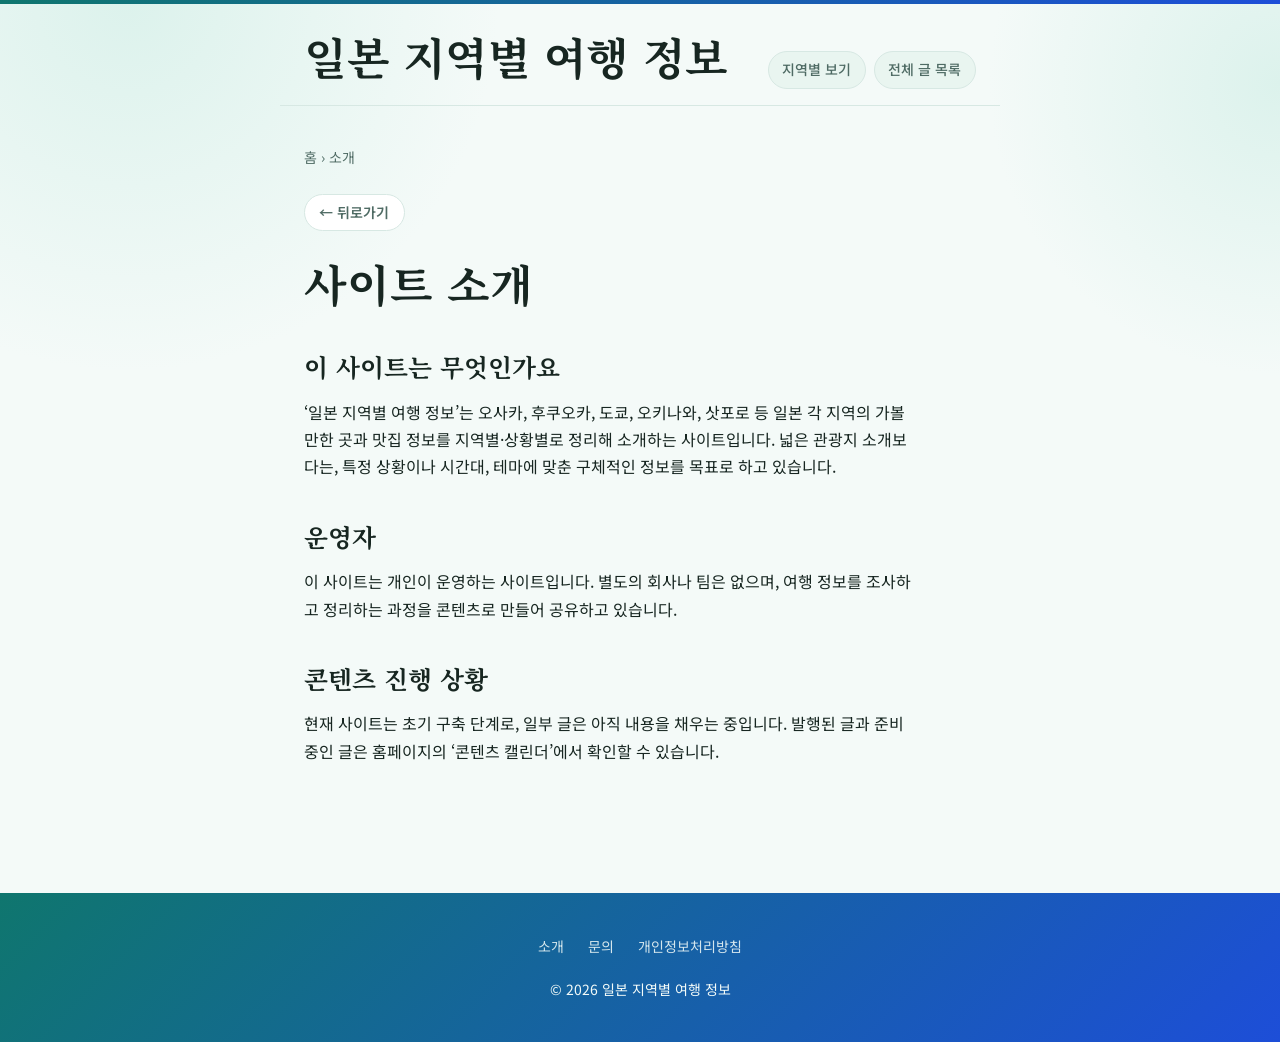
==== about/index.html @ 808fda14 "2026-09-10 개발팀: 전 페이지 twitter:card 메타 태그 추가, og:image/twitter:image 대기용 주석 확장, osaka.jpg 용량 최적화(-14." ====
<!DOCTYPE html>
<html lang="ko">
<head>
  <meta charset="UTF-8">
  <meta name="viewport" content="width=device-width, initial-scale=1.0">
  <link rel="icon" href="data:,">
  <title>사이트 소개 | 일본 지역별 여행 정보</title>
  <meta name="description" content="이 사이트는 일본 지역별 가볼만한 곳과 맛집 정보를 정리하는 개인 운영 사이트입니다.">
  <meta property="og:title" content="사이트 소개 | 일본 지역별 여행 정보">
  <meta property="og:description" content="이 사이트는 일본 지역별 가볼만한 곳과 맛집 정보를 정리하는 개인 운영 사이트입니다.">
  <meta property="og:type" content="website">
  <meta property="og:locale" content="ko_KR">
  <meta name="twitter:card" content="summary_large_image">
  <!-- og:url, canonical, og:image, twitter:image: 실제 배포 도메인 확정 후 아래 형식으로 추가 필요
  <meta property="og:url" content="https://example.com/about/">
  <link rel="canonical" href="https://example.com/about/">
  <meta property="og:image" content="https://example.com/assets/img/regions/osaka.jpg">
  <meta name="twitter:image" content="https://example.com/assets/img/regions/osaka.jpg">
  -->
  <link rel="stylesheet" href="../assets/css/style.css">
</head>
<body>
  <header class="site-header">
    <div class="site-header-inner">
      <a href="../index.html" class="site-brand">일본 지역별 여행 정보</a>
      <nav class="site-nav" aria-label="주요 메뉴">
        <a href="../index.html#regions">지역별 보기</a>
        <a href="../index.html#articles">전체 글 목록</a>
      </nav>
    </div>
  </header>

  <main class="site-main">
    <nav class="breadcrumb" aria-label="현재 위치">
      <a href="../index.html">홈</a> &rsaquo; <span>소개</span>
    </nav>
    <a href="../index.html" class="back-button">&larr; 뒤로가기</a>

    <article class="post">
      <header class="post-header">
        <h1>사이트 소개</h1>
      </header>

      <section class="post-section">
        <h2>이 사이트는 무엇인가요</h2>
        <p>
          &lsquo;일본 지역별 여행 정보&rsquo;는 오사카, 후쿠오카, 도쿄, 오키나와,
          삿포로 등 일본 각 지역의 가볼만한 곳과 맛집 정보를 지역별·상황별로
          정리해 소개하는 사이트입니다. 넓은 관광지 소개보다는, 특정 상황이나
          시간대, 테마에 맞춘 구체적인 정보를 목표로 하고 있습니다.
        </p>
      </section>

      <section class="post-section">
        <h2>운영자</h2>
        <p>
          이 사이트는 개인이 운영하는 사이트입니다. 별도의 회사나 팀은 없으며,
          여행 정보를 조사하고 정리하는 과정을 콘텐츠로 만들어 공유하고 있습니다.
        </p>
      </section>

      <section class="post-section">
        <h2>콘텐츠 진행 상황</h2>
        <p>
          현재 사이트는 초기 구축 단계로, 일부 글은 아직 내용을 채우는 중입니다.
          발행된 글과 준비 중인 글은 홈페이지의 &lsquo;콘텐츠 캘린더&rsquo;에서
          확인할 수 있습니다.
        </p>
      </section>
    </article>
  </main>

  <footer class="site-footer">
    <nav class="footer-nav" aria-label="사이트 정보">
      <a href="../about/index.html">소개</a>
      <a href="../contact/index.html">문의</a>
      <a href="../privacy/index.html">개인정보처리방침</a>
    </nav>
    <p>&copy; <span id="year"></span> 일본 지역별 여행 정보</p>
  </footer>

  <script src="../assets/js/main.js"></script>
</body>
</html>
---- assets/css/style.css ----
/*
 * 일본 지역별 여행 정보 — 디자인 톤 (초록·파랑 / 여행 매거진 느낌의 카드 UI)
 * ------------------------------------------------------------
 * 브랜드 컬러: 짙은 틸그린 · 딥블루 (--color-accent / --color-accent-2).
 * 제목은 세리프(Noto Serif KR), 본문은 산세리프(Noto Sans KR)로 위계를 구분한다.
 * hero·배지·푸터는 초록→파랑 그라디언트로 브랜드를 강조하고,
 * 본문 영역은 옅은 배경으로 가독성을 우선한다.
 * 라이트/다크 모드 모두 WCAG AA 명암비를 만족하도록 색을 골랐다.
 * 새 컴포넌트를 추가할 때도 색상은 CSS 변수만 사용할 것.
 * ------------------------------------------------------------
 */

@import url("https://fonts.googleapis.com/css2?family=Noto+Sans+KR:wght@400;500;700&family=Noto+Serif+KR:wght@600;700&display=swap");

:root {
  /* 색상 팔레트 (라이트 기본값) — 초록·파랑 톤 */
  --color-bg: #f4faf8;
  --color-surface: #ffffff;
  --color-surface-alt: #e9f5f0;
  --color-border: #d7e8e3;
  --color-text: #172621;
  --color-text-muted: #4f6b64;
  --color-accent: #0f766e;
  --color-accent-2: #1d4ed8;
  --color-accent-contrast: #ffffff;
  --color-accent-soft: #dcf2ec;

  /* 강조 배경(히어로·배지·푸터) 전용 그라디언트 — 흰 글자와 AA 대비 확보 */
  --color-cta-grad-start: #0f766e;
  --color-cta-grad-end: #1d4ed8;
  --color-cta-text: #f3fbf9;
  --color-cta-text-muted: rgba(243, 251, 249, 0.86);

  /* 그림자 (라이트) */
  --shadow-sm: 0 1px 2px rgba(15, 46, 41, 0.05), 0 6px 16px -10px rgba(15, 46, 41, 0.16);
  --shadow-md: 0 18px 34px -16px rgba(15, 118, 110, 0.32), 0 8px 18px -10px rgba(29, 78, 216, 0.16);

  /* 타이포그래피 스케일 */
  --font-sans: "Noto Sans KR", system-ui, -apple-system, "Segoe UI", Roboto,
    sans-serif;
  --font-serif: "Noto Serif KR", Georgia, "Nanum Myeongjo", serif;
  --font-size-base: 1rem;
  --font-size-sm: 0.875rem;
  --font-size-lg: 1.125rem;
  --font-size-h1: clamp(1.85rem, 1.4rem + 1.9vw, 2.75rem);
  --font-size-h2: clamp(1.3rem, 1.15rem + 0.7vw, 1.55rem);
  --font-size-h3: 1.05rem;
  --line-height-base: 1.7;
  --line-height-tight: 1.28;

  /* 레이아웃 */
  --content-max-width: 720px;
  /* 사진/카드가 주가 되는 화면(홈, 지역 허브)은 더 넓은 폭을 사용해
     텍스트 전용 화면과 리듬 차이를 준다 */
  --content-max-width-wide: 1180px;
  --space-1: 0.5rem;
  --space-2: 1rem;
  --space-3: 1.5rem;
  --space-4: 2.5rem;
  --space-5: 3.5rem;
  --space-6: 4.5rem;
  --radius-md: 0.75rem;
  --radius-lg: 1.25rem;
  --radius-xl: 1.75rem;
}

@media (prefers-color-scheme: dark) {
  :root {
    --color-bg: #0d1614;
    --color-surface: #142523;
    --color-surface-alt: #17302b;
    --color-border: #22423e;
    --color-text: #e9f5f1;
    --color-text-muted: #9db9b2;
    --color-accent: #2dd4bf;
    --color-accent-2: #6fa8ff;
    --color-accent-contrast: #06201c;
    --color-accent-soft: rgba(45, 212, 191, 0.14);

    /* 다크 모드에서는 accent 자체가 밝은 톤이라 흰 글자와 대비가 낮음 —
       hero·배지·푸터 그라디언트는 더 짙은 톤을 별도로 사용 */
    --color-cta-grad-start: #114e46;
    --color-cta-grad-end: #16305f;
    --color-cta-text: #f3fbf9;
    --color-cta-text-muted: rgba(243, 251, 249, 0.86);

    --shadow-sm: 0 1px 2px rgba(0, 0, 0, 0.4), 0 8px 20px -12px rgba(0, 0, 0, 0.6);
    --shadow-md: 0 20px 38px -18px rgba(45, 212, 191, 0.35), 0 10px 20px -12px rgba(111, 168, 255, 0.22);
  }
}

* {
  box-sizing: border-box;
}

html {
  -webkit-text-size-adjust: 100%;
}

body {
  margin: 0;
  min-height: 100vh;
  min-height: 100dvh;
  display: flex;
  flex-direction: column;
  overflow-x: hidden;
  font-family: var(--font-sans);
  font-size: var(--font-size-base);
  color: var(--color-text);
  background-color: var(--color-bg);
  background-image: radial-gradient(
      640px circle at 10% 0%,
      var(--color-accent-soft),
      transparent 58%
    ),
    radial-gradient(560px circle at 100% 8%, var(--color-accent-soft), transparent 52%);
  background-repeat: no-repeat;
  line-height: var(--line-height-base);
}

/* 브랜드 톤을 위아래로 각인시키는 얇은 그라디언트 바 (히어로 위, 헤더 상단) */
body::before {
  content: "";
  display: block;
  height: 4px;
  background: linear-gradient(90deg, var(--color-accent), var(--color-accent-2));
}

a {
  color: var(--color-accent);
  text-decoration-thickness: from-font;
}

img,
svg,
video {
  max-width: 100%;
  height: auto;
}

/* 표/코드블록 등 폭이 넓은 요소가 페이지를 옆으로 밀지 않도록 */
table,
pre {
  display: block;
  max-width: 100%;
  overflow-x: auto;
}

.site-header,
.site-main {
  width: 100%;
  max-width: var(--content-max-width);
  margin: 0 auto;
  padding-left: var(--space-3);
  padding-right: var(--space-3);
}

/* 사진·카드가 중심인 화면(홈, 지역 허브)은 더 넓은 컬럼을 사용해
   텍스트 전용 화면(소개/문의/글 본문)과 폭 차이로 리듬을 만든다.
   문단 텍스트는 각 컴포넌트에 이미 ch 단위 max-width가 있어
   컨테이너가 넓어져도 줄 길이는 그대로 유지된다. */
.page-home .site-header,
.page-home .site-main,
.page-region .site-header,
.page-region .site-main {
  max-width: var(--content-max-width-wide);
}

/* 넓은 화면에서 컨테이너를 왼쪽으로 밀어버리면 오른쪽에 빈 공간만 커지므로
   중앙 정렬을 유지한다(위 .site-header, .site-main의 margin: 0 auto).
   넓은 화면을 채우는 역할은 사진 중심 섹션의 full-bleed 확장이 담당한다
   (아래 "넓은 화면 full-bleed 섹션" 참고). */

/* ------------------------------------------------------------
 * 넓은 화면 full-bleed 섹션 (1300px~)
 * 본문 컨테이너(.site-header/.site-main)는 계속 중앙 정렬된 좁은 폭을 쓰지만,
 * 사진이 주가 되는 섹션(홈 히어로, 지역 카드 그리드, 지역 허브 히어로 이미지)만
 * 컨테이너 폭 제한을 벗어나 뷰포트 끝까지 채운다. 글 읽는 영역(about/contact/
 * privacy, post-header/post-section 등)은 건드리지 않아 가독성을 유지한다.
 * ------------------------------------------------------------ */
@media (min-width: 1300px) {
  .page-home .hero,
  .page-home .regions-section,
  .page-region .post-hero-image {
    width: 100vw;
    max-width: 100vw;
    margin-left: calc(50% - 50vw);
    margin-right: calc(50% - 50vw);
    border-radius: 0;
  }

  /* full-bleed로 확장된 섹션 내부는 좌우 끝에 사진/카드가 딱 붙지 않도록 여백만
     주되, 그 여백의 상한을 낮게 잡아 화면이 넓어질수록 콘텐츠(카드 그리드,
     히어로 텍스트)의 실제 폭 자체가 함께 늘어나도록 한다(콘텐츠 폭을 1180px로
     다시 가두지 않음 — 그러면 배경만 넓어지고 카드는 그대로라 빈 느낌이 남는다). */
  .page-home .hero {
    padding-left: clamp(var(--space-4), 5vw, 7rem);
    padding-right: clamp(var(--space-4), 5vw, 7rem);
  }

  .page-home .regions-section {
    padding-left: clamp(var(--space-3), 4vw, 6rem);
    padding-right: clamp(var(--space-3), 4vw, 6rem);
  }

  /* 히어로에는 사진이 없어 배경 카드만 넓어지면 텍스트(제목·문단은 각각
     18ch/56ch로 폭이 제한됨)가 왼쪽에 붙고 오른쪽만 휑하게 남는다.
     카드 자체를 가운데 정렬 플렉스로 바꿔 제목·문단·배지를 화면 중앙에 두고,
     텍스트 자체는 왼쪽 정렬을 유지해 읽기 자연스러운 문단 형태를 살린다. */
  .page-home .hero {
    display: flex;
    flex-direction: column;
    align-items: center;
  }

  /* 지도는 원래 280px 고정폭이라, regions-section이 넓어진 만큼 지도 박스까지
     늘어나면 지도 하나만 덩그러니 놓인 빈 액자처럼 보인다. 지도 박스 폭은
     지도 크기에 맞춰 다시 좁혀 가운데에 두고, 카드 그리드만 전체 폭을 쓴다. */
  .page-home .japan-map-wrap {
    max-width: 420px;
    margin-left: auto;
    margin-right: auto;
  }
}

.site-header {
  padding-top: var(--space-3);
  padding-bottom: var(--space-2);
  border-bottom: 1px solid var(--color-border);
}

.site-header h1 {
  margin: 0;
  font-family: var(--font-serif);
  font-size: var(--font-size-h1);
  line-height: var(--line-height-tight);
  font-weight: 700;
}

.site-main {
  flex: 1 0 auto;
  padding-top: var(--space-4);
  padding-bottom: var(--space-5);
}

/* 직계 자식으로 한정: 하위 컴포넌트(.region-card p, .placeholder-block 등)의
   자체 스타일이 명시도 문제로 덮어써지지 않도록 함 */
.site-main > p {
  margin: 0;
  font-size: var(--font-size-lg);
  color: var(--color-text-muted);
  max-width: 60ch;
}

/* 푸터: 페이지 폭 제약 없이 가장자리까지 짙은 초록·파랑 그라디언트로 채우고,
   내부 텍스트만 본문과 동일한 컬럼 폭에 맞춰 정렬한다 (마크업 변경 없이 처리). */
.site-footer {
  width: 100%;
  margin-top: var(--space-5);
  padding: var(--space-4)
    max(var(--space-3), calc((100% - var(--content-max-width)) / 2 + var(--space-3)));
  background: linear-gradient(135deg, var(--color-cta-grad-start), var(--color-cta-grad-end));
  color: var(--color-cta-text-muted);
  font-size: var(--font-size-sm);
  text-align: center;
}

.site-footer p {
  margin: 0;
  color: var(--color-cta-text);
}

.footer-nav {
  display: flex;
  justify-content: center;
  flex-wrap: wrap;
  gap: var(--space-1) var(--space-3);
  margin-bottom: var(--space-2);
}

.footer-nav a {
  color: var(--color-cta-text-muted);
  text-decoration: none;
  padding: 0.15rem 0;
  border-bottom: 1px solid transparent;
  transition: color 0.15s ease, border-color 0.15s ease;
}

.footer-nav a:hover,
.footer-nav a:focus-visible {
  color: var(--color-cta-text);
  border-bottom-color: currentColor;
}

/* 좁은 화면(모바일) 여백 축소 */
@media (max-width: 480px) {
  .site-header,
  .site-main {
    padding-left: var(--space-2);
    padding-right: var(--space-2);
  }

  .site-footer {
    padding-left: var(--space-2);
    padding-right: var(--space-2);
  }

  .site-header {
    padding-top: var(--space-2);
  }

  .site-main {
    padding-top: var(--space-3);
    padding-bottom: var(--space-4);
  }
}

/* 포커스 상태를 브랜드 컬러로 통일 (키보드 접근성) */
a:focus-visible,
.region-card:focus-visible {
  outline: 2px solid var(--color-accent-2);
  outline-offset: 2px;
  border-radius: 0.25rem;
}

/* ------------------------------------------------------------
 * 사이트 구조 컴포넌트 (헤더 내비게이션 / 지역 카드 / 글 목록 / 글 페이지)
 * 색상·타이포는 위에서 정의한 CSS 변수만 사용한다.
 * ------------------------------------------------------------ */

.site-header-inner {
  display: flex;
  flex-wrap: wrap;
  align-items: baseline;
  justify-content: space-between;
  gap: var(--space-2);
}

.site-brand {
  font-family: var(--font-serif);
  font-size: var(--font-size-h1);
  line-height: var(--line-height-tight);
  font-weight: 700;
  letter-spacing: -0.01em;
  color: var(--color-text);
  text-decoration: none;
}

.site-nav {
  display: flex;
  gap: var(--space-1);
  font-size: var(--font-size-sm);
}

.site-nav a {
  text-decoration: none;
  color: var(--color-text-muted);
  font-weight: 500;
  padding: 0.4rem 0.85rem;
  border-radius: 999px;
  background-color: var(--color-surface-alt);
  border: 1px solid var(--color-border);
  transition: background-color 0.15s ease, color 0.15s ease, border-color 0.15s ease;
}

.site-nav a:hover,
.site-nav a:focus-visible {
  color: var(--color-accent);
  background-color: var(--color-accent-soft);
  border-color: var(--color-border);
}

/* 히어로: 마이리얼트립 참고 — 흰색/옅은 배경 위주로 가볍게, 초록·파랑은
   eyebrow 배지와 밑줄 정도의 포인트로만 사용한다 (사진 카드가 주인공). */
.hero {
  position: relative;
  margin-top: var(--space-3);
  margin-bottom: var(--space-6);
  padding: var(--space-4) var(--space-4);
  border-radius: var(--radius-xl);
  background-color: var(--color-surface);
  border: 1px solid var(--color-border);
  box-shadow: var(--shadow-sm);
}

.hero-eyebrow {
  display: inline-flex;
  align-items: center;
  margin: 0 0 var(--space-2);
  padding: 0.3rem 0.8rem;
  border-radius: 999px;
  background-color: var(--color-accent-soft);
  color: var(--color-accent);
  font-size: var(--font-size-sm);
  font-weight: 700;
  letter-spacing: 0.03em;
}

.hero h1 {
  font-family: var(--font-serif);
  font-size: var(--font-size-h1);
  font-weight: 700;
  line-height: var(--line-height-tight);
  letter-spacing: -0.015em;
  color: var(--color-text);
  margin: 0 0 var(--space-2);
  max-width: 18ch;
  border-bottom: 3px solid var(--color-accent-soft);
  padding-bottom: var(--space-2);
}

.hero p {
  margin: 0;
  font-size: var(--font-size-lg);
  color: var(--color-text-muted);
  max-width: 56ch;
}

.regions-section {
  margin-top: var(--space-5);
  padding: var(--space-3);
  border-radius: var(--radius-lg);
  background-color: var(--color-surface-alt);
  border: 1px solid var(--color-border);
}

.articles-section {
  margin-top: var(--space-6);
}

.regions-section h2,
.articles-section h2 {
  font-family: var(--font-serif);
  font-size: var(--font-size-h2);
  font-weight: 700;
  line-height: var(--line-height-tight);
  margin: 0 0 var(--space-2);
}

.section-note {
  margin: 0 0 var(--space-2);
  color: var(--color-text-muted);
  font-size: var(--font-size-sm);
}

.map-intro {
  margin: 0 0 var(--space-2);
  color: var(--color-text-muted);
  font-size: var(--font-size-sm);
}

/* 일본 지도 (핀 클릭형 지역 선택) */
.japan-map-wrap {
  margin: 0 0 var(--space-3);
  padding: var(--space-3);
  border: 1px solid var(--color-border);
  border-radius: var(--radius-lg);
  background-color: var(--color-surface);
  box-shadow: var(--shadow-sm);
}

.japan-map {
  display: block;
  width: 100%;
  max-width: 280px;
  margin: 0 auto;
}

/* 실제 일본 지도 SVG(퍼블릭 도메인, viewBox 570x755) 기반 실루엣.
   지역 구분을 위한 색칠 없이 단일 톤으로 통일한다. */
.map-land {
  fill: var(--color-accent-soft);
  stroke: var(--color-accent);
  stroke-width: 2.8;
  stroke-linejoin: round;
}

.map-land-small {
  stroke-width: 2.4;
}

.map-inset-box {
  fill: none;
  stroke: var(--color-border);
  stroke-width: 2.8;
  stroke-dasharray: 8 6;
  stroke-linejoin: round;
}

.map-inset-label {
  font-size: 12px;
  fill: var(--color-text-muted);
  font-family: var(--font-sans);
}

.map-pin {
  cursor: pointer;
}

.map-pin-circle {
  fill: var(--color-accent-2);
  stroke: var(--color-accent-contrast);
  stroke-width: 3;
  filter: drop-shadow(0 2px 3px rgba(15, 46, 41, 0.25));
  transition: transform 0.15s ease, fill 0.15s ease;
  transform-origin: center;
  transform-box: fill-box;
}

.map-pin-emoji {
  font-size: 25px;
  text-anchor: middle;
  dominant-baseline: middle;
  pointer-events: none;
}

.map-pin:hover .map-pin-circle,
.map-pin:focus-visible .map-pin-circle {
  fill: var(--color-accent);
  transform: scale(1.18);
}

.map-pin:focus-visible {
  outline: none;
}

.map-pin:focus-visible .map-pin-circle {
  stroke: var(--color-accent);
  stroke-width: 4.75;
}

/* 좁은 화면에서는 지도가 클릭 정확도가 떨어지므로 숨기고,
   카드 목록만 주 진입 수단으로 사용 (기능 손실 없음) */
@media (max-width: 640px) {
  .japan-map-wrap,
  .map-intro {
    display: none;
  }
}

.region-grid {
  display: grid;
  grid-template-columns: repeat(2, 1fr);
  gap: var(--space-3);
}

/* 넓은 화면에서는 완전히 균일한 격자 대신, 카드 폭에 강약을 준
   매거진 스타일 비대칭 그리드로 전환한다 (기능·순서는 그대로,
   시각적 크기 비율만 CSS로 조정). */
@media (min-width: 860px) {
  .region-grid {
    grid-template-columns: repeat(6, 1fr);
    align-items: start;
  }

  .region-grid .region-card:nth-child(1) {
    grid-column: span 4;
  }

  .region-grid .region-card:nth-child(1) h3 {
    font-size: 1.3rem;
  }

  .region-grid .region-card:nth-child(1) .region-card-body {
    padding: var(--space-3) var(--space-3) var(--space-4);
  }

  .region-grid .region-card:nth-child(2) {
    grid-column: span 2;
  }

  .region-grid .region-card:nth-child(3),
  .region-grid .region-card:nth-child(4),
  .region-grid .region-card:nth-child(5) {
    grid-column: span 2;
  }

  .region-grid .region-card:nth-child(3) .region-card-media {
    aspect-ratio: 1 / 1;
  }

  .region-grid .region-card:nth-child(5) .region-card-media {
    aspect-ratio: 3 / 4;
  }

  .region-grid .region-card:nth-child(6) {
    grid-column: span 6;
  }

  .region-grid .region-card:nth-child(6) .region-card-media {
    aspect-ratio: 21 / 8;
  }
}

/* 지역 카드: 마이리얼트립 스타일 — 실사 사진 썸네일이 시각적 무게 중심,
   텍스트는 사진 아래 얇은 영역에 정리한다. */
.region-card {
  position: relative;
  display: flex;
  flex-direction: column;
  overflow: hidden;
  border: 1px solid var(--color-border);
  border-radius: var(--radius-lg);
  background-color: var(--color-surface);
  box-shadow: var(--shadow-sm);
  color: inherit;
  text-decoration: none;
  transition: transform 0.18s ease, box-shadow 0.18s ease, border-color 0.18s ease;
}

.region-card:hover {
  transform: translateY(-4px);
  box-shadow: var(--shadow-md);
  border-color: var(--color-accent);
}

/* 이미지가 로드되기 전/실패 시에도 자리가 무너지지 않도록 aspect-ratio +
   배경색으로 카드 높이를 미리 확보한다. */
.region-card-media {
  aspect-ratio: 4 / 3;
  background-color: var(--color-surface-alt);
  overflow: hidden;
}

.region-card-media img {
  display: block;
  width: 100%;
  height: 100%;
  object-fit: cover;
  transition: transform 0.25s ease;
}

.region-card:hover .region-card-media img {
  transform: scale(1.05);
}

.region-card-body {
  padding: var(--space-2) var(--space-2) var(--space-4);
}

.region-card h3 {
  display: flex;
  align-items: center;
  gap: 0.6rem;
  margin: 0 0 var(--space-1);
  font-family: var(--font-serif);
  font-size: var(--font-size-h3);
  font-weight: 700;
  line-height: var(--line-height-tight);
  letter-spacing: -0.005em;
}

.region-emoji {
  display: inline-flex;
  align-items: center;
  justify-content: center;
  flex-shrink: 0;
  width: 2.1rem;
  height: 2.1rem;
  border-radius: 50%;
  background-color: var(--color-accent-soft);
  font-size: 1.05rem;
}

.region-card p {
  margin: 0;
  color: var(--color-text-muted);
  font-size: var(--font-size-sm);
}

.region-card::after {
  content: "\2192";
  position: absolute;
  right: var(--space-2);
  bottom: var(--space-2);
  color: var(--color-accent);
  font-weight: 700;
  opacity: 0;
  transform: translateX(-4px);
  transition: opacity 0.18s ease, transform 0.18s ease;
}

.region-card:hover::after,
.region-card:focus-visible::after {
  opacity: 1;
  transform: translateX(0);
}

.article-regions {
  display: flex;
  flex-direction: column;
  gap: var(--space-5);
}

.article-region-group {
  display: flex;
  flex-direction: column;
  gap: var(--space-2);
}

.article-region-title {
  display: flex;
  align-items: center;
  gap: 0.6rem;
  margin: 0;
  font-family: var(--font-serif);
  font-size: var(--font-size-h3);
  font-weight: 700;
  line-height: var(--line-height-tight);
  padding-bottom: var(--space-1);
  border-bottom: 1px solid var(--color-border);
}

/* 지역 허브: 소지역/카테고리 필터 (progressive enhancement — JS 없으면
   [hidden]으로 감춰지고 전체 글 목록만 그대로 노출된다) */
.article-filters {
  display: flex;
  flex-direction: column;
  gap: var(--space-1);
  margin: 0 0 var(--space-3);
  padding: var(--space-2);
  border: 1px solid var(--color-border);
  border-radius: var(--radius-md);
  background-color: var(--color-surface-alt);
}

.filter-row {
  display: flex;
  flex-wrap: wrap;
  align-items: center;
  gap: 0.5rem;
}

.filter-pill {
  cursor: pointer;
  font-family: inherit;
  font-size: var(--font-size-sm);
  font-weight: 600;
  color: var(--color-text-muted);
  background-color: var(--color-surface);
  border: 1px solid var(--color-border);
  border-radius: 999px;
  padding: 0.35rem 0.9rem;
  transition: background-color 0.15s ease, color 0.15s ease, border-color 0.15s ease,
    box-shadow 0.15s ease;
}

.filter-pill:hover {
  color: var(--color-accent);
  border-color: var(--color-accent);
}

.filter-pill:focus-visible {
  outline: 2px solid var(--color-accent-2);
  outline-offset: 2px;
}

.filter-pill.is-active {
  color: var(--color-cta-text);
  border-color: transparent;
  background-image: linear-gradient(135deg, var(--color-cta-grad-start), var(--color-cta-grad-end));
  box-shadow: 0 4px 10px -4px rgba(15, 118, 110, 0.5);
}

.article-empty-state {
  margin: var(--space-2) 0 0;
  padding: var(--space-2) var(--space-3);
  border: 1px dashed var(--color-border);
  border-radius: var(--radius-md);
  background-color: var(--color-surface-alt);
  color: var(--color-text-muted);
  font-size: var(--font-size-sm);
  font-style: italic;
}

/* .article-filters/.article-item/.article-subgroup는 각각 display:flex를
   author 스타일로 지정하므로, 네이티브 [hidden] 속성(UA 기본 display:none)이
   같은 origin의 class 규칙에 밀려 무시될 수 있다. [hidden]을 가진 요소는
   항상 감춰지도록 명시적으로 override한다. */
.article-filters[hidden],
.article-item[hidden],
.article-subgroup[hidden],
.article-empty-state[hidden],
.filter-row[hidden] {
  display: none;
}

/* 음식 종류 필터 줄: "카테고리=먹을 것"을 선택했을 때만 의미가 있으므로
   그 외에는 JS가 hidden 속성을 붙여 감춘다(위 [hidden] override로 실제 감춰짐). */

.article-subgroup {
  display: flex;
  flex-direction: column;
  gap: var(--space-1);
}

/* 지역 허브 페이지는 .article-subgroup들이 (.article-regions 래퍼 없이)
   .post-section의 직계 형제로 나열되므로, 소지역이 여러 개인 지역
   (오사카·후쿠오카·세토내해 등)에서는 여백 없이 서로 붙어 보였다.
   첫 subgroup은 바로 위 요소(.section-note/.article-filters)의
   margin-bottom으로 이미 간격이 확보되므로, 두 번째 subgroup부터만
   위쪽 여백을 추가한다. */
.article-subgroup + .article-subgroup {
  margin-top: var(--space-4);
}

.article-subgroup-title {
  margin: 0;
  font-size: var(--font-size-sm);
  font-weight: 700;
  color: var(--color-text-muted);
}

.article-list {
  list-style: none;
  margin: 0;
  padding: 0;
  display: flex;
  flex-direction: column;
  gap: var(--space-1);
}

.article-item {
  display: flex;
  align-items: center;
  justify-content: space-between;
  gap: var(--space-2);
  padding: var(--space-2);
  border: 1px solid var(--color-border);
  border-left: 3px solid transparent;
  border-radius: var(--radius-md);
  background-color: var(--color-surface);
  box-shadow: var(--shadow-sm);
  transition: transform 0.18s ease, box-shadow 0.18s ease, border-color 0.18s ease,
    background-color 0.18s ease;
}

.article-item a {
  text-decoration: none;
  color: var(--color-text);
  font-weight: 600;
}

.article-item a:hover {
  color: var(--color-accent);
}

/* 지역 허브: 스팟 디렉토리 카드
   - .article-item(필터 대상 클래스)은 그대로 재사용해 기존 필터 로직
     (data-subarea/data-category, hidden 토글)을 바꾸지 않고 그대로 태운다.
   - .spot-card는 레이아웃만 이름+한줄설명이 세로로 쌓이는 카드형으로 override한다. */
.spot-card {
  flex-direction: column;
  align-items: flex-start;
  gap: 0.3rem;
  cursor: default;
}

.spot-card:hover {
  transform: translateY(-2px);
  box-shadow: var(--shadow-md);
  border-color: var(--color-accent);
  border-left-color: var(--color-accent);
}

.spot-name {
  margin: 0;
  font-weight: 700;
  color: var(--color-text);
}

.spot-desc {
  margin: 0;
  font-size: var(--font-size-sm);
  color: var(--color-text-muted);
}

/* 스팟 카드: 구글맵 검색 링크 (JS로 카드 하단에 추가됨) */
.spot-map-link {
  margin-top: 0.1rem;
  font-size: var(--font-size-sm);
  font-weight: 600;
  color: var(--color-accent);
  text-decoration: none;
  border-bottom: 1px solid transparent;
}

.spot-map-link:hover {
  border-bottom-color: currentColor;
}

.spot-note {
  margin: 0;
  padding: var(--space-1) var(--space-2);
  border-left: 3px solid var(--color-border);
  color: var(--color-text-muted);
  font-size: var(--font-size-sm);
  font-style: italic;
}

/* 홈페이지: 지역별 스팟 미리보기 (필터 없이 정적으로 2~3개만 노출) */
.spot-preview-list {
  list-style: none;
  margin: 0 0 var(--space-1);
  padding: 0;
  display: flex;
  flex-direction: column;
  gap: 0.3rem;
}

.spot-preview-list li {
  font-size: var(--font-size-sm);
}

.spot-preview-list .spot-name {
  font-size: inherit;
  font-weight: 700;
  display: inline;
}

.spot-preview-list .spot-desc {
  display: inline;
}

.region-preview-link {
  display: inline-block;
  margin-top: 0.2rem;
  font-size: var(--font-size-sm);
  font-weight: 600;
  color: var(--color-accent);
  text-decoration: none;
  border-bottom: 1px solid transparent;
}

.region-preview-link:hover {
  border-bottom-color: currentColor;
}

/* 글(콘텐츠) 페이지 */

.breadcrumb {
  font-size: var(--font-size-sm);
  color: var(--color-text-muted);
  margin-bottom: var(--space-3);
}

.breadcrumb a {
  color: var(--color-text-muted);
  text-decoration: none;
  border-bottom: 1px solid transparent;
}

.breadcrumb a:hover {
  color: var(--color-accent);
  border-bottom-color: currentColor;
}

/* 상단 "뒤로가기" 버튼: 브레드크럼 바로 아래, .filter-pill과 같은 알약형 톤 */
.back-button {
  display: inline-flex;
  align-items: center;
  gap: 0.3rem;
  margin-bottom: var(--space-3);
  font-size: var(--font-size-sm);
  font-weight: 600;
  color: var(--color-text-muted);
  background-color: var(--color-surface);
  border: 1px solid var(--color-border);
  border-radius: 999px;
  padding: 0.35rem 0.9rem;
  text-decoration: none;
  transition: background-color 0.15s ease, color 0.15s ease, border-color 0.15s ease;
}

.back-button:hover {
  color: var(--color-accent);
  border-color: var(--color-accent);
}

/* 지역 허브 페이지 히어로 이미지: 페이지 진입 시 사진이 먼저 보이도록 상단에 배치.
   로드 전/실패 시에도 레이아웃이 무너지지 않게 aspect-ratio + 배경색으로 공간을 확보한다. */
.post-hero-image {
  display: block;
  width: 100%;
  aspect-ratio: 16 / 9;
  margin: 0 0 var(--space-3);
  border-radius: var(--radius-lg);
  background-color: var(--color-surface-alt);
  object-fit: cover;
  box-shadow: var(--shadow-sm);
}

/* 지역 허브 페이지: 히어로 사진은 넓어진 컨테이너 폭을 그대로 채우고,
   제목·목록 등 읽는 영역은 좁은 컬럼으로 다시 줄여 왼쪽으로 붙인다.
   (가운데 정렬 대신 사진 왼쪽 끝에 맞춰 자연스러운 리듬을 만든다.
   이 구간(860~1299px)에서는 히어로 사진이 아직 full-bleed로 확장되지 않고
   .site-main 폭에 맞춰 있으므로, 텍스트를 그 안에서 왼쪽으로 붙여도
   사진의 왼쪽 끝과 자연스럽게 맞아떨어진다.) */
@media (min-width: 860px) {
  .page-region .post-header,
  .page-region .post-section,
  .page-region .post-footer {
    max-width: 640px;
    margin-left: 0;
    margin-right: 0;
  }
}

/* 1300px 이상에서는 히어로 사진이 뷰포트 끝까지 full-bleed로 확장되므로,
   텍스트를 사진의 왼쪽 끝(뷰포트 끝)에 맞춰 붙이면 화면 중앙에 텍스트가 붕
   뜨고 오른쪽이 비어 보인다. 대신 텍스트 컬럼은 페이지 중앙으로 정렬해
   사진(전체 폭)과 텍스트(중앙 컬럼)가 각각의 리듬으로 자연스럽게 이어지게 한다. */
@media (min-width: 1300px) {
  .page-region .post-header,
  .page-region .post-section,
  .page-region .post-footer {
    margin-left: auto;
    margin-right: auto;
  }
}

.post-region {
  margin: 0 0 var(--space-1);
  font-size: var(--font-size-sm);
  color: var(--color-accent);
  font-weight: 700;
  letter-spacing: 0.01em;
}

.post-header h1 {
  margin: 0 0 var(--space-2);
  font-family: var(--font-serif);
  font-size: var(--font-size-h1);
  font-weight: 700;
  line-height: var(--line-height-tight);
}

.post-section {
  margin-top: var(--space-4);
}

.post-section h2 {
  font-family: var(--font-serif);
  font-size: var(--font-size-h2);
  font-weight: 700;
  line-height: var(--line-height-tight);
  margin: 0 0 var(--space-1);
}

.post-section p:not(.placeholder-block) {
  max-width: 68ch;
}

/* 맛집·스팟 리스트 등 글 본문의 순수 <ul>(클래스 없는 원문 목록)만 대상으로
   한다: 브라우저 기본 여백/불릿은 그대로 두되, 문단(68ch)과 줄 길이를 맞추고
   항목 사이 간격을 넣어 이름(strong)과 설명이 섞인 긴 항목들이 서로 붙어
   보이지 않게 한다. .related-list/.article-list처럼 이미 클래스로 자체
   레이아웃(flex, 카드형 gap)을 갖는 목록은 :not([class])로 제외해 간격이
   중복 적용되지 않게 한다. */
.post-section ul:not([class]) {
  max-width: 68ch;
}

.post-section ul:not([class]) li + li {
  margin-top: var(--space-1);
}

.placeholder-block {
  margin: 0;
  padding: var(--space-2) var(--space-3);
  border: 1px dashed var(--color-border);
  border-radius: var(--radius-md);
  background-color: var(--color-surface-alt);
  color: var(--color-text-muted);
  font-size: var(--font-size-sm);
  font-style: italic;
}

.post-footer {
  margin-top: var(--space-5);
  padding-top: var(--space-3);
  border-top: 1px solid var(--color-border);
}

.post-footer h2 {
  font-family: var(--font-serif);
  font-size: var(--font-size-h2);
  font-weight: 700;
  margin: 0 0 var(--space-2);
}

.related-list {
  margin: 0;
  padding: 0;
  list-style: none;
  display: flex;
  flex-direction: column;
  gap: var(--space-1);
}

.related-list a {
  display: block;
  padding: var(--space-2);
  border: 1px solid var(--color-border);
  border-radius: var(--radius-md);
  background-color: var(--color-surface);
  color: var(--color-text);
  font-weight: 600;
  text-decoration: none;
  box-shadow: var(--shadow-sm);
  transition: transform 0.18s ease, box-shadow 0.18s ease, border-color 0.18s ease;
}

.related-list a:hover {
  transform: translateY(-2px);
  box-shadow: var(--shadow-md);
  border-color: var(--color-accent);
  color: var(--color-accent);
}

/* 좁은 화면에서는 지역 카드 1열 */
@media (max-width: 480px) {
  .region-grid {
    grid-template-columns: 1fr;
  }

  .hero {
    padding: var(--space-4) var(--space-3);
    margin-bottom: var(--space-5);
  }

  .article-item {
    flex-direction: column;
    align-items: flex-start;
  }
}
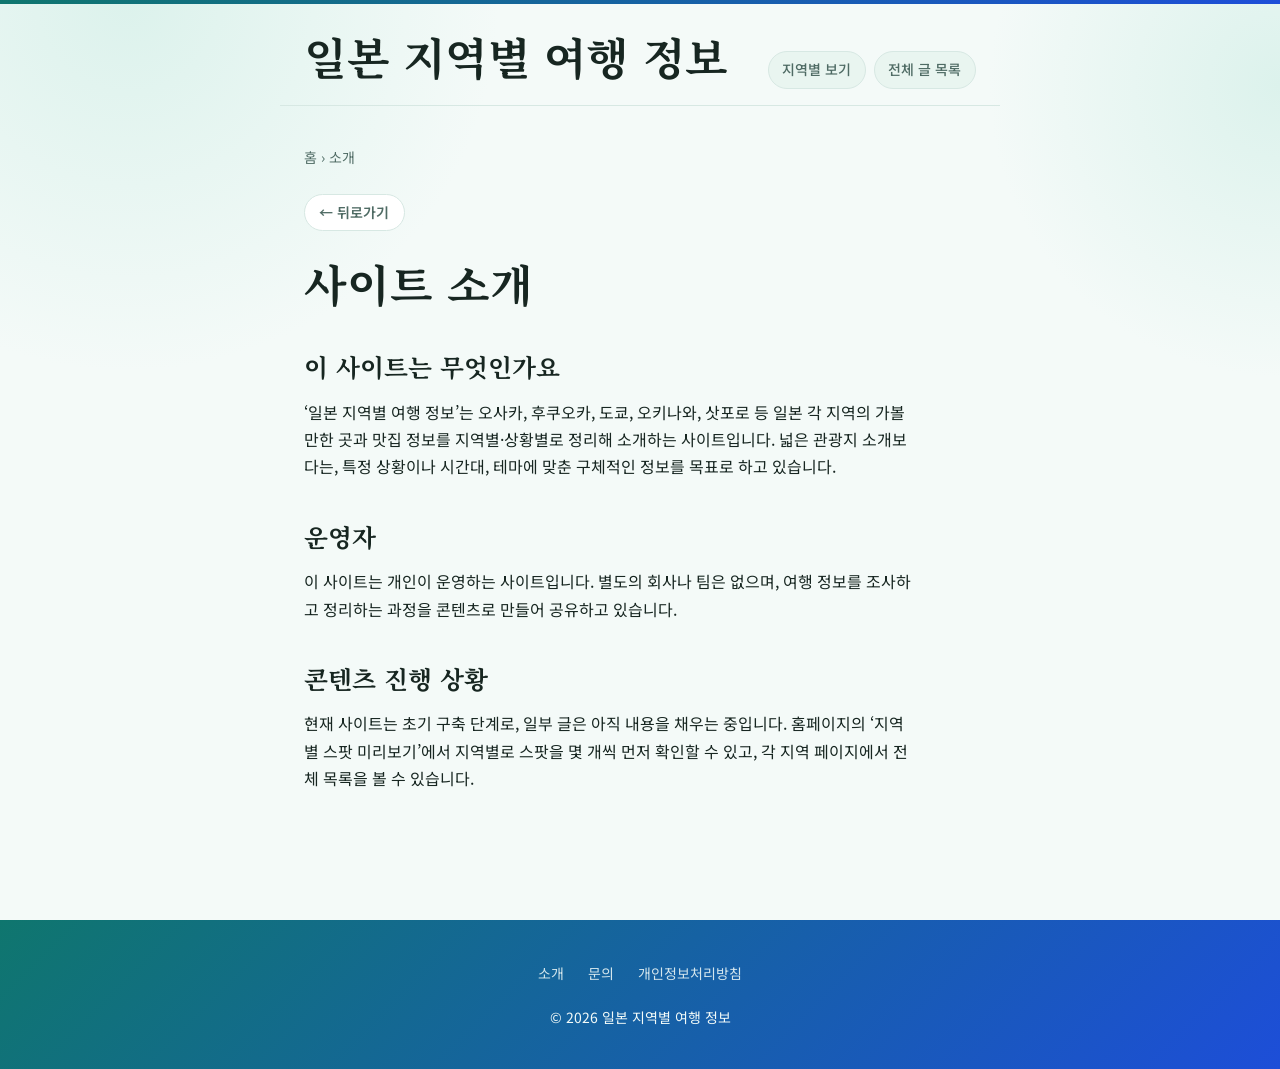
==== commit 981c4be4: "개발팀: about 페이지의 존재하지 않는 "콘텐츠 캘린더" 안내 문구 수정, main.js 오래된 주석 정리 - about/index.html: 홈페이지에 없는 "콘텐츠 캘린더"" ====
--- a/about/index.html
+++ b/about/index.html
@@ -63,8 +63,8 @@
         <h2>콘텐츠 진행 상황</h2>
         <p>
           현재 사이트는 초기 구축 단계로, 일부 글은 아직 내용을 채우는 중입니다.
-          발행된 글과 준비 중인 글은 홈페이지의 &lsquo;콘텐츠 캘린더&rsquo;에서
-          확인할 수 있습니다.
+          홈페이지의 &lsquo;지역별 스팟 미리보기&rsquo;에서 지역별로 스팟을 몇 개씩
+          먼저 확인할 수 있고, 각 지역 페이지에서 전체 목록을 볼 수 있습니다.
         </p>
       </section>
     </article>
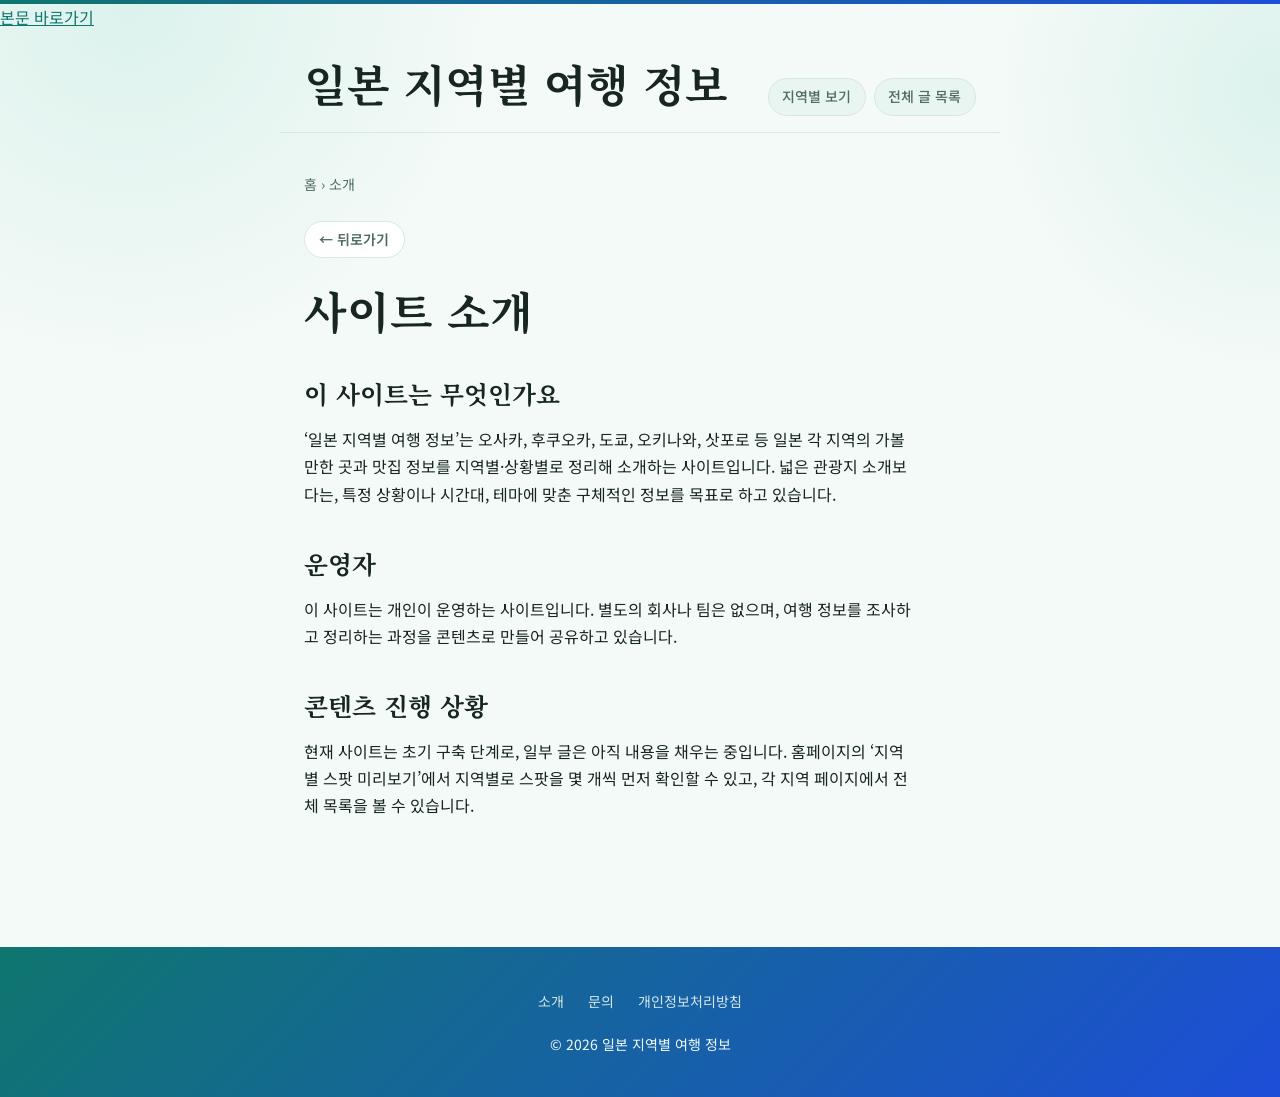
==== commit d9118901: "개발팀: 전 페이지(14곳)에 "본문 바로가기" 스킵 링크 추가, main에 id 부여 키보드/스크린리더 사용자가 매 페이지 진입 시 헤더 nav를 매번 tab으로 통과하지 않도록" ====
--- a/about/index.html
+++ b/about/index.html
@@ -17,9 +17,13 @@
   <meta property="og:image" content="https://example.com/assets/img/regions/osaka.jpg">
   <meta name="twitter:image" content="https://example.com/assets/img/regions/osaka.jpg">
   -->
+  <link rel="preconnect" href="https://fonts.googleapis.com">
+  <link rel="preconnect" href="https://fonts.gstatic.com" crossorigin>
+  <link rel="stylesheet" href="https://fonts.googleapis.com/css2?family=Noto+Sans+KR:wght@400;500;700&family=Noto+Serif+KR:wght@600;700&display=swap">
   <link rel="stylesheet" href="../assets/css/style.css">
 </head>
 <body>
+  <a href="#main-content" class="skip-link">본문 바로가기</a>
   <header class="site-header">
     <div class="site-header-inner">
       <a href="../index.html" class="site-brand">일본 지역별 여행 정보</a>
@@ -30,7 +34,7 @@
     </div>
   </header>
 
-  <main class="site-main">
+  <main class="site-main" id="main-content">
     <nav class="breadcrumb" aria-label="현재 위치">
       <a href="../index.html">홈</a> &rsaquo; <span>소개</span>
     </nav>
--- a/assets/css/style.css
+++ b/assets/css/style.css
@@ -9,8 +9,6 @@
  * 새 컴포넌트를 추가할 때도 색상은 CSS 변수만 사용할 것.
  * ------------------------------------------------------------
  */
-
-@import url("https://fonts.googleapis.com/css2?family=Noto+Sans+KR:wght@400;500;700&family=Noto+Serif+KR:wght@600;700&display=swap");
 
 :root {
   /* 색상 팔레트 (라이트 기본값) — 초록·파랑 톤 */
@@ -875,9 +873,12 @@
   color: var(--color-text-muted);
 }
 
-/* 스팟 카드: 구글맵 검색 링크 (JS로 카드 하단에 추가됨) */
+/* 스팟 카드: 구글맵 검색 링크 (JS로 카드 하단에 추가됨)
+   - 모바일에서 지도를 실제로 여는 주 진입점이라 터치 영역을 넉넉히 확보한다.
+     padding 없이 텍스트 줄높이(14px * line-height 1.7 ≈ 23.8px)만으로는
+     WCAG 2.5.8 최소 권장치(24px)에도 못 미쳐 상하 패딩으로 보강한다. */
 .spot-map-link {
-  margin-top: 0.1rem;
+  padding: var(--space-1) 0;
   font-size: var(--font-size-sm);
   font-weight: 600;
   color: var(--color-accent);
@@ -975,6 +976,15 @@
 .back-button:hover {
   color: var(--color-accent);
   border-color: var(--color-accent);
+}
+
+/* 404 페이지: back-button이 다른 글 페이지들과 달리 breadcrumb 앞이 아니라
+   article(.post) 뒤에 온다. back-button 자체엔 margin-top이 없어 바로 위
+   목록/문단의 기본 여백에만 기대게 되어 붙어 보이므로, 다른 섹션 리듬과
+   같은 간격을 명시적으로 확보한다. (다른 페이지는 back-button이 .post
+   앞에 오므로 이 선택자의 영향을 받지 않는다.) */
+.post + .back-button {
+  margin-top: var(--space-4);
 }
 
 /* 지역 허브 페이지 히어로 이미지: 페이지 진입 시 사진이 먼저 보이도록 상단에 배치.
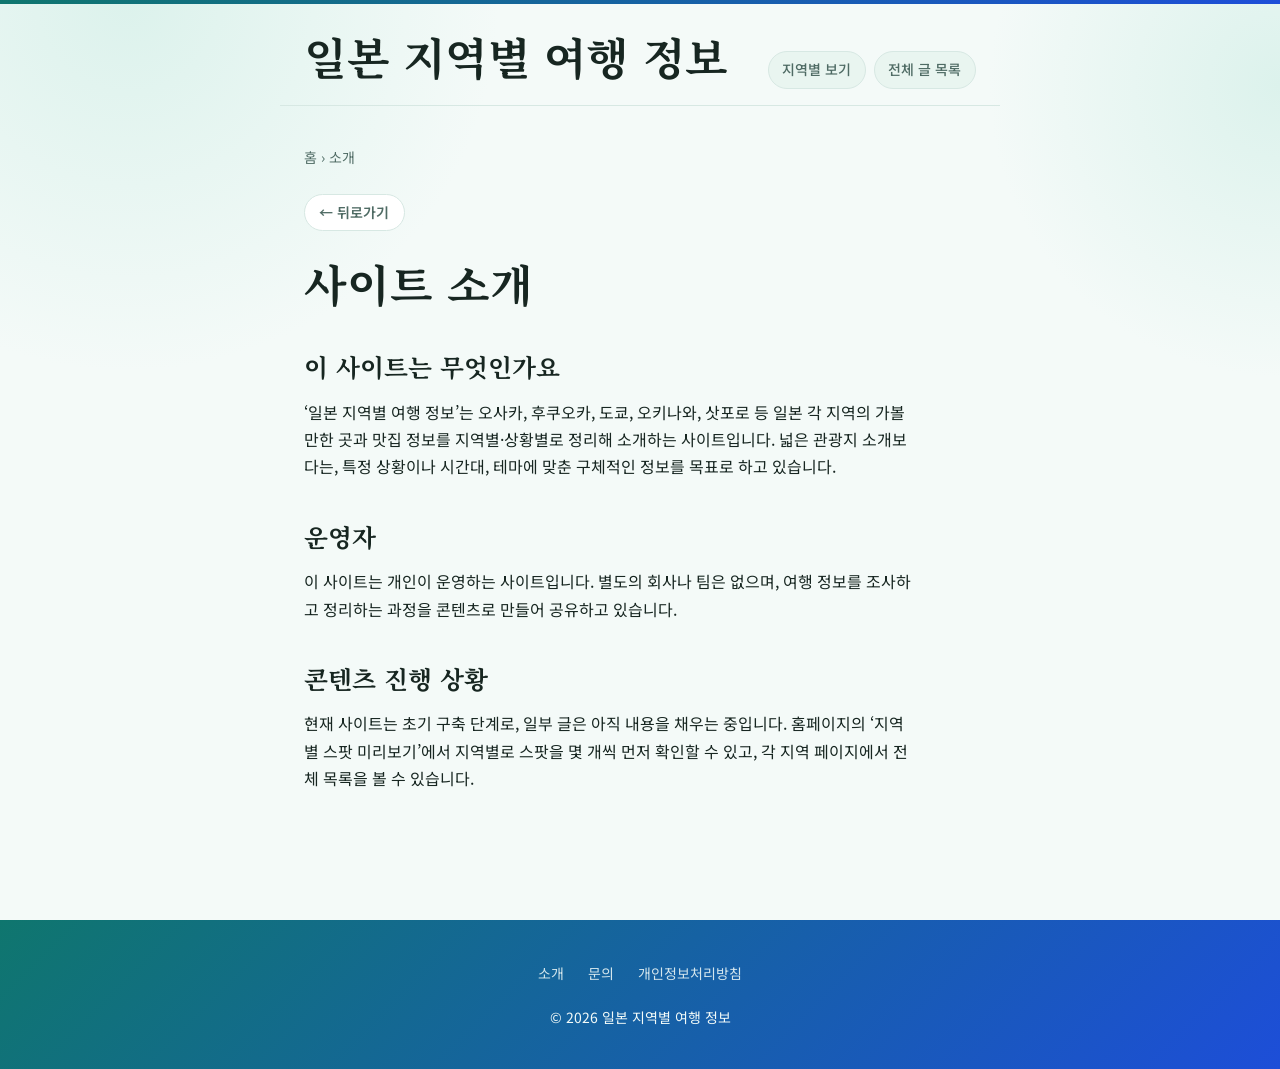
==== commit 6e4d25c0: "개발팀: 전 페이지(14곳)에 schema.org JSON-LD 구조화 데이터 추가 홈은 WebSite, 발행 글 3편은 Article, 지역 허브 6개는 CollectionPag" ====
--- a/about/index.html
+++ b/about/index.html
@@ -17,6 +17,15 @@
   <meta property="og:image" content="https://example.com/assets/img/regions/osaka.jpg">
   <meta name="twitter:image" content="https://example.com/assets/img/regions/osaka.jpg">
   -->
+  <script type="application/ld+json">
+  {
+    "@context": "https://schema.org",
+    "@type": "WebPage",
+    "name": "사이트 소개",
+    "description": "이 사이트는 일본 지역별 가볼만한 곳과 맛집 정보를 정리하는 개인 운영 사이트입니다.",
+    "inLanguage": "ko-KR"
+  }
+  </script>
   <link rel="preconnect" href="https://fonts.googleapis.com">
   <link rel="preconnect" href="https://fonts.gstatic.com" crossorigin>
   <link rel="stylesheet" href="https://fonts.googleapis.com/css2?family=Noto+Sans+KR:wght@400;500;700&family=Noto+Serif+KR:wght@600;700&display=swap">
--- a/assets/css/style.css
+++ b/assets/css/style.css
@@ -321,6 +321,31 @@
   border-radius: 0.25rem;
 }
 
+/* "본문 바로가기" 스킵 링크: 평소에는 화면 밖으로 이동시켜 시각적으로
+   숨기되(스크린리더는 계속 읽을 수 있도록 display:none/visibility:hidden은
+   쓰지 않는다), 키보드 포커스 시에만 화면 상단에 나타나 헤더보다 앞에 오도록
+   한다. 배경·글자색은 accent 배경 위에서 이미 검증된 조합(--color-accent /
+   --color-accent-contrast, 예: .map-pin-circle)을 그대로 재사용한다. */
+.skip-link {
+  position: absolute;
+  top: -100px;
+  left: var(--space-2);
+  z-index: 1000;
+  padding: 0.75rem 1.25rem;
+  background-color: var(--color-accent);
+  color: var(--color-accent-contrast);
+  font-weight: 700;
+  font-size: var(--font-size-sm);
+  text-decoration: none;
+  border-radius: var(--radius-md);
+  box-shadow: var(--shadow-md);
+  transition: top 0.15s ease;
+}
+
+.skip-link:focus {
+  top: var(--space-2);
+}
+
 /* ------------------------------------------------------------
  * 사이트 구조 컴포넌트 (헤더 내비게이션 / 지역 카드 / 글 목록 / 글 페이지)
  * 색상·타이포는 위에서 정의한 CSS 변수만 사용한다.
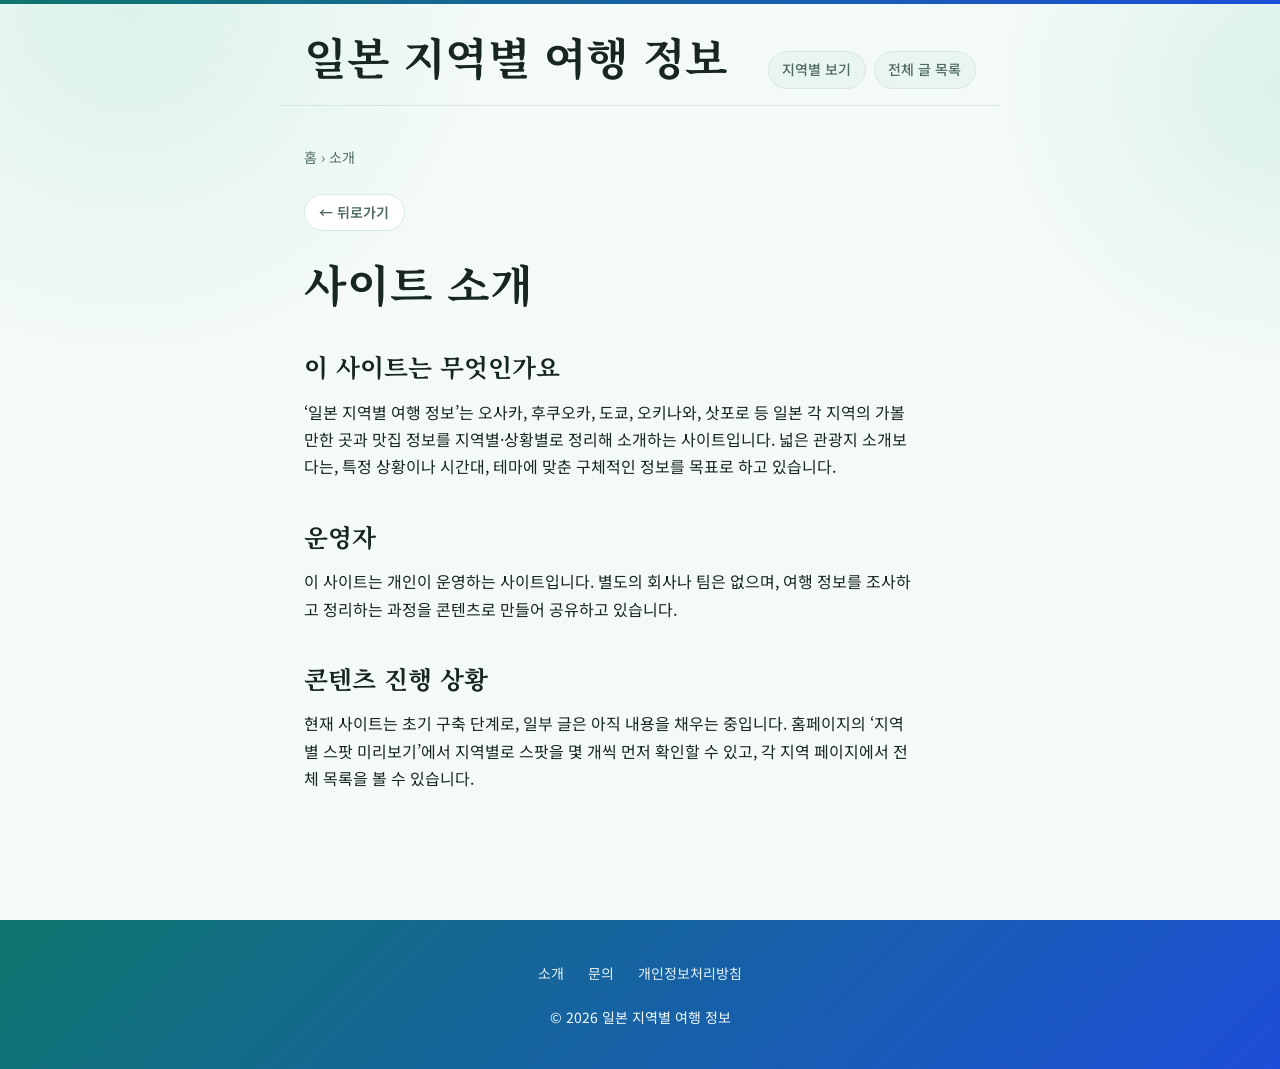
==== commit 16a07585: "개발팀: breadcrumb 있는 12개 페이지에 BreadcrumbList JSON-LD 신규 추가 Co-Authored-By: Claude Sonnet 5 <noreply@an" ====
--- a/about/index.html
+++ b/about/index.html
@@ -24,6 +24,25 @@
     "name": "사이트 소개",
     "description": "이 사이트는 일본 지역별 가볼만한 곳과 맛집 정보를 정리하는 개인 운영 사이트입니다.",
     "inLanguage": "ko-KR"
+  }
+  </script>
+  <script type="application/ld+json">
+  {
+    "@context": "https://schema.org",
+    "@type": "BreadcrumbList",
+    "itemListElement": [
+      {
+        "@type": "ListItem",
+        "position": 1,
+        "name": "홈",
+        "item": "../index.html"
+      },
+      {
+        "@type": "ListItem",
+        "position": 2,
+        "name": "소개"
+      }
+    ]
   }
   </script>
   <link rel="preconnect" href="https://fonts.googleapis.com">
--- a/assets/css/style.css
+++ b/assets/css/style.css
@@ -27,7 +27,10 @@
   --color-cta-grad-start: #0f766e;
   --color-cta-grad-end: #1d4ed8;
   --color-cta-text: #f3fbf9;
-  --color-cta-text-muted: rgba(243, 251, 249, 0.86);
+  /* 0.86 → 0.93: 그라디언트의 teal 쪽 끝(--color-cta-grad-start)과 만나는
+     지점에서 실측 대비가 약 4.29:1로 AA(4.5:1) 미달이라 불투명도를 높여 보강.
+     blue 쪽 끝은 원래도 여유 있게 통과(≈5.15:1)하므로 영향 없음. */
+  --color-cta-text-muted: rgba(243, 251, 249, 0.93);
 
   /* 그림자 (라이트) */
   --shadow-sm: 0 1px 2px rgba(15, 46, 41, 0.05), 0 6px 16px -10px rgba(15, 46, 41, 0.16);
@@ -80,7 +83,8 @@
     --color-cta-grad-start: #114e46;
     --color-cta-grad-end: #16305f;
     --color-cta-text: #f3fbf9;
-    --color-cta-text-muted: rgba(243, 251, 249, 0.86);
+    /* 라이트 모드와 동일한 0.93로 맞춤 (다크 모드는 원래도 여유 있게 통과) */
+    --color-cta-text-muted: rgba(243, 251, 249, 0.93);
 
     --shadow-sm: 0 1px 2px rgba(0, 0, 0, 0.4), 0 8px 20px -12px rgba(0, 0, 0, 0.6);
     --shadow-md: 0 20px 38px -18px rgba(45, 212, 191, 0.35), 0 10px 20px -12px rgba(111, 168, 255, 0.22);
@@ -1169,3 +1173,161 @@
     align-items: flex-start;
   }
 }
+
+/* ------------------------------------------------------------
+ * 동작 줄이기(prefers-reduced-motion: reduce)
+ * hover/focus 시 색상·테두리·그림자 변화 같은 시각적 피드백은 그대로
+ * 유지하되, "움직임"에 해당하는 부분(이동·확대 transform과 전환/애니메이션
+ * 지속시간)만 제거·최소화한다.
+ * ------------------------------------------------------------ */
+@media (prefers-reduced-motion: reduce) {
+  *,
+  *::before,
+  *::after {
+    transition-duration: 0.01ms !important;
+    transition-delay: 0s !important;
+    animation-duration: 0.01ms !important;
+    animation-delay: 0s !important;
+    animation-iteration-count: 1 !important;
+  }
+
+  /* 지도 핀 확대(scale) 효과 제거 — 색상 변화는 위 duration 축소로 계속 유지 */
+  .map-pin:hover .map-pin-circle,
+  .map-pin:focus-visible .map-pin-circle {
+    transform: none;
+  }
+
+  /* 지역 카드가 hover 시 위로 떠오르는(translateY) 이동 제거 */
+  .region-card:hover {
+    transform: none;
+  }
+
+  /* 지역 카드 썸네일 확대(scale) 제거 */
+  .region-card:hover .region-card-media img {
+    transform: none;
+  }
+
+  /* 지역 카드 화살표가 옆에서 밀려들어오는(translateX) 이동 제거
+     (opacity 페이드 피드백은 유지) */
+  .region-card::after,
+  .region-card:hover::after,
+  .region-card:focus-visible::after {
+    transform: none;
+  }
+
+  /* 스팟 카드가 hover 시 위로 떠오르는(translateY) 이동 제거 */
+  .spot-card:hover {
+    transform: none;
+  }
+
+  /* 관련 글 목록 링크가 hover 시 위로 떠오르는(translateY) 이동 제거 */
+  .related-list a:hover {
+    transform: none;
+  }
+}
+
+/* ------------------------------------------------------------
+ * 인쇄(@media print)
+ * 방문자가 오사카 조식 맛집·나오시마 당일치기 등 글을 여행 중 참고하려고
+ * 인쇄해 가져가는 실사용 수요가 있어 인쇄 전용 스타일을 추가한다.
+ * - 색상은 기존 컴포넌트가 이미 CSS 변수만 참조하므로, :root 변수 자체를
+ *   흑백 톤으로 덮어써 배경·그림자·다크모드 배경까지 한 번에 제거한다
+ *   (개별 컴포넌트 규칙은 건드리지 않음).
+ * - 클릭이 불가능한 인터랙션 전용 UI(헤더 내비, 필터, 스킵 링크, JS로
+ *   추가되는 지도 링크, 아직 실제 링크가 없는 예약 자리표시자, 뒤로가기
+ *   버튼, 푸터 내비)는 인쇄에서 제외한다.
+ * - 글 제목/본문/스팟 목록 등 실제 콘텐츠는 그대로 노출된다.
+ * ------------------------------------------------------------ */
+@media print {
+  :root {
+    /* 다크모드(prefers-color-scheme: dark)와 동시에 적용돼도 항상
+       흰 배경 + 검은 텍스트가 되도록 변수 자체를 덮어쓴다 */
+    --color-bg: #ffffff;
+    --color-surface: #ffffff;
+    --color-surface-alt: #ffffff;
+    --color-border: #bbbbbb;
+    --color-text: #000000;
+    --color-text-muted: #333333;
+    --color-accent: #000000;
+    --color-accent-2: #000000;
+    --color-accent-contrast: #ffffff;
+    --color-accent-soft: #ffffff;
+    --color-cta-grad-start: #ffffff;
+    --color-cta-grad-end: #ffffff;
+    --color-cta-text: #000000;
+    --color-cta-text-muted: #000000;
+    --shadow-sm: none;
+    --shadow-md: none;
+  }
+
+  html {
+    -webkit-print-color-adjust: economy;
+    print-color-adjust: economy;
+  }
+
+  * ,
+  *::before,
+  *::after {
+    box-shadow: none !important;
+    text-shadow: none !important;
+  }
+
+  html,
+  body {
+    background: #ffffff !important;
+    background-image: none !important;
+    color: #000000 !important;
+  }
+
+  /* 브랜드 그라디언트 바(장식용)는 인쇄에서 의미가 없어 제거 */
+  body::before {
+    display: none;
+  }
+
+  a {
+    color: #000000;
+    text-decoration: underline;
+  }
+
+  /* 종이에서는 클릭할 수 없는 내비게이션·인터랙션 전용 UI */
+  .skip-link,
+  .site-nav,
+  .article-filters,
+  .spot-map-link,
+  .back-button,
+  .footer-nav {
+    display: none !important;
+  }
+
+  /* 아직 실제 링크가 없는 "예약 & 이동 정보" 자리표시자 섹션 전체를 숨긴다
+     (제목만 남고 내용이 없는 빈 섹션이 인쇄되지 않도록 .placeholder-block을
+     담은 post-section 자체를 대상으로 함) */
+  .post-section:has(> .placeholder-block) {
+    display: none !important;
+  }
+
+  /* 위 규칙을 지원하지 않는 구형 브라우저를 위한 최소한의 대체 처리 */
+  .placeholder-block {
+    display: none !important;
+  }
+
+  /* 그라디언트 배경 위주였던 푸터는 배경이 사라지면 빈 여백만 남으므로
+     인쇄에서는 통째로 숨긴다 */
+  .site-footer {
+    display: none !important;
+  }
+
+  /* 섹션·목록 항목이 페이지 경계에서 어색하게 잘리지 않도록 최소한의 배려 */
+  .post-header,
+  .post-section,
+  .article-item,
+  .region-card {
+    break-inside: avoid;
+  }
+
+  h1,
+  h2,
+  h3 {
+    break-after: avoid-page;
+  }
+}
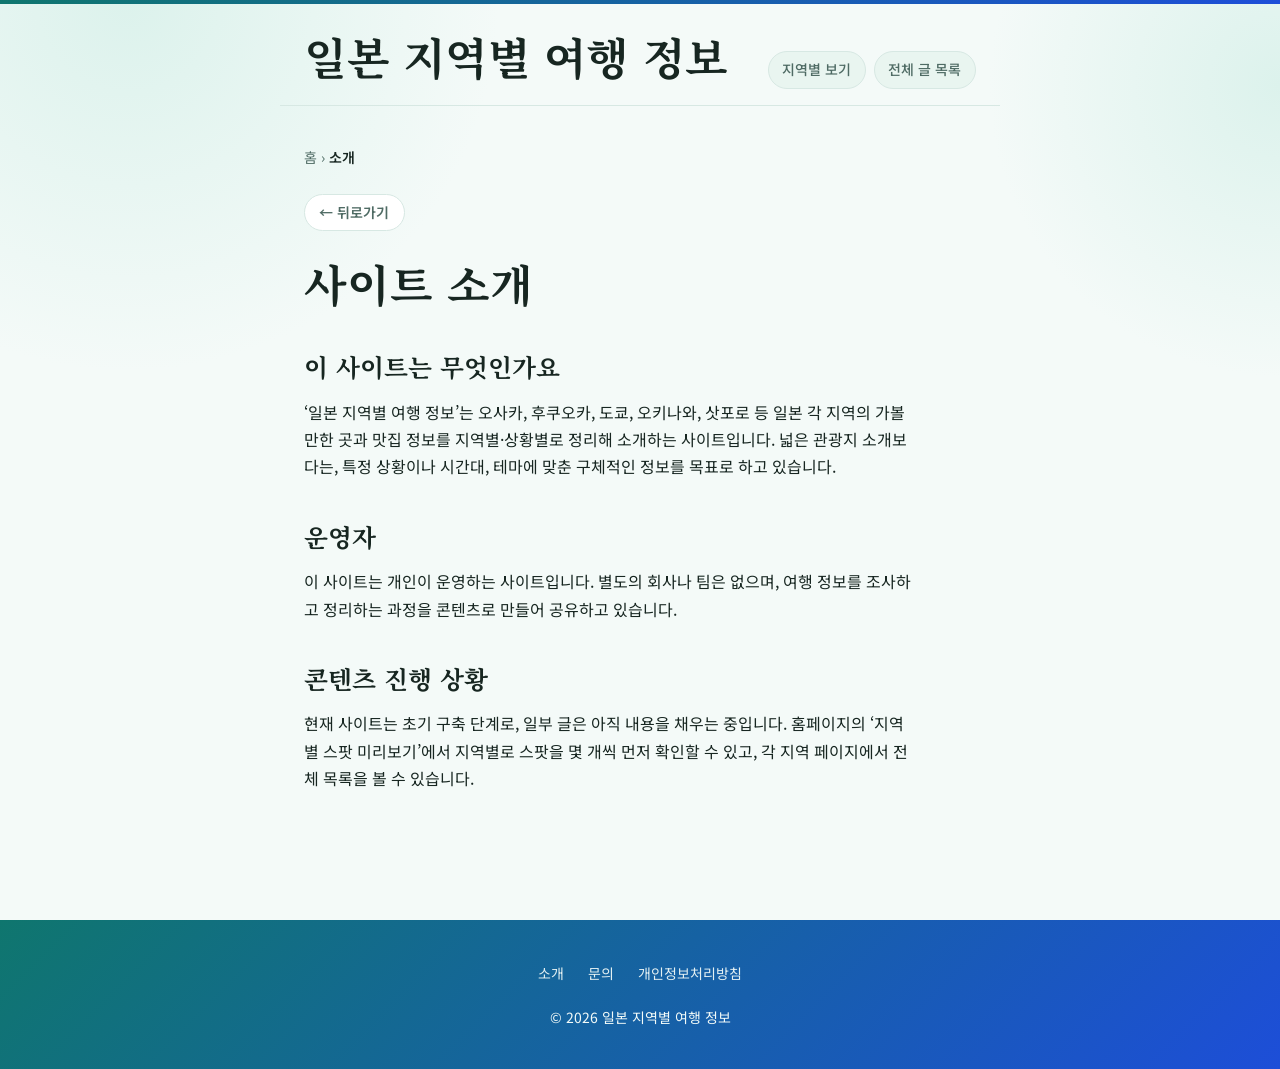
==== commit f8c19c79: "개발팀: about/contact/privacy footer-nav 자기 참조 링크에 aria-current="page" 신규 추가 Co-Authored-By: Claude Son" ====
--- a/about/index.html
+++ b/about/index.html
@@ -64,7 +64,7 @@
 
   <main class="site-main" id="main-content">
     <nav class="breadcrumb" aria-label="현재 위치">
-      <a href="../index.html">홈</a> &rsaquo; <span>소개</span>
+      <a href="../index.html">홈</a> &rsaquo; <span aria-current="page">소개</span>
     </nav>
     <a href="../index.html" class="back-button">&larr; 뒤로가기</a>
 
@@ -104,7 +104,7 @@
 
   <footer class="site-footer">
     <nav class="footer-nav" aria-label="사이트 정보">
-      <a href="../about/index.html">소개</a>
+      <a href="../about/index.html" aria-current="page">소개</a>
       <a href="../contact/index.html">문의</a>
       <a href="../privacy/index.html">개인정보처리방침</a>
     </nav>
--- a/assets/css/style.css
+++ b/assets/css/style.css
@@ -318,8 +318,7 @@
 }
 
 /* 포커스 상태를 브랜드 컬러로 통일 (키보드 접근성) */
-a:focus-visible,
-.region-card:focus-visible {
+a:focus-visible {
   outline: 2px solid var(--color-accent-2);
   outline-offset: 2px;
   border-radius: 0.25rem;
@@ -641,6 +640,12 @@
   border-color: var(--color-accent);
 }
 
+.region-card:focus-visible {
+  outline: 2px solid var(--color-accent-2);
+  outline-offset: 2px;
+  border-radius: var(--radius-lg);
+}
+
 /* 이미지가 로드되기 전/실패 시에도 자리가 무너지지 않도록 aspect-ratio +
    배경색으로 카드 높이를 미리 확보한다. */
 .region-card-media {
@@ -919,6 +924,11 @@
   border-bottom-color: currentColor;
 }
 
+.spot-map-link:focus-visible {
+  outline: 2px solid var(--color-accent-2);
+  outline-offset: 2px;
+}
+
 .spot-note {
   margin: 0;
   padding: var(--space-1) var(--space-2);
@@ -983,6 +993,11 @@
 .breadcrumb a:hover {
   color: var(--color-accent);
   border-bottom-color: currentColor;
+}
+
+.breadcrumb [aria-current="page"] {
+  color: var(--color-text);
+  font-weight: 600;
 }
 
 /* 상단 "뒤로가기" 버튼: 브레드크럼 바로 아래, .filter-pill과 같은 알약형 톤 */
@@ -1005,6 +1020,11 @@
 .back-button:hover {
   color: var(--color-accent);
   border-color: var(--color-accent);
+}
+
+.back-button:focus-visible {
+  outline: 2px solid var(--color-accent-2);
+  outline-offset: 2px;
 }
 
 /* 404 페이지: back-button이 다른 글 페이지들과 달리 breadcrumb 앞이 아니라
@@ -1155,6 +1175,12 @@
   box-shadow: var(--shadow-md);
   border-color: var(--color-accent);
   color: var(--color-accent);
+}
+
+.related-list a:focus-visible {
+  outline: 2px solid var(--color-accent-2);
+  outline-offset: 2px;
+  border-radius: var(--radius-md);
 }
 
 /* 좁은 화면에서는 지역 카드 1열 */
